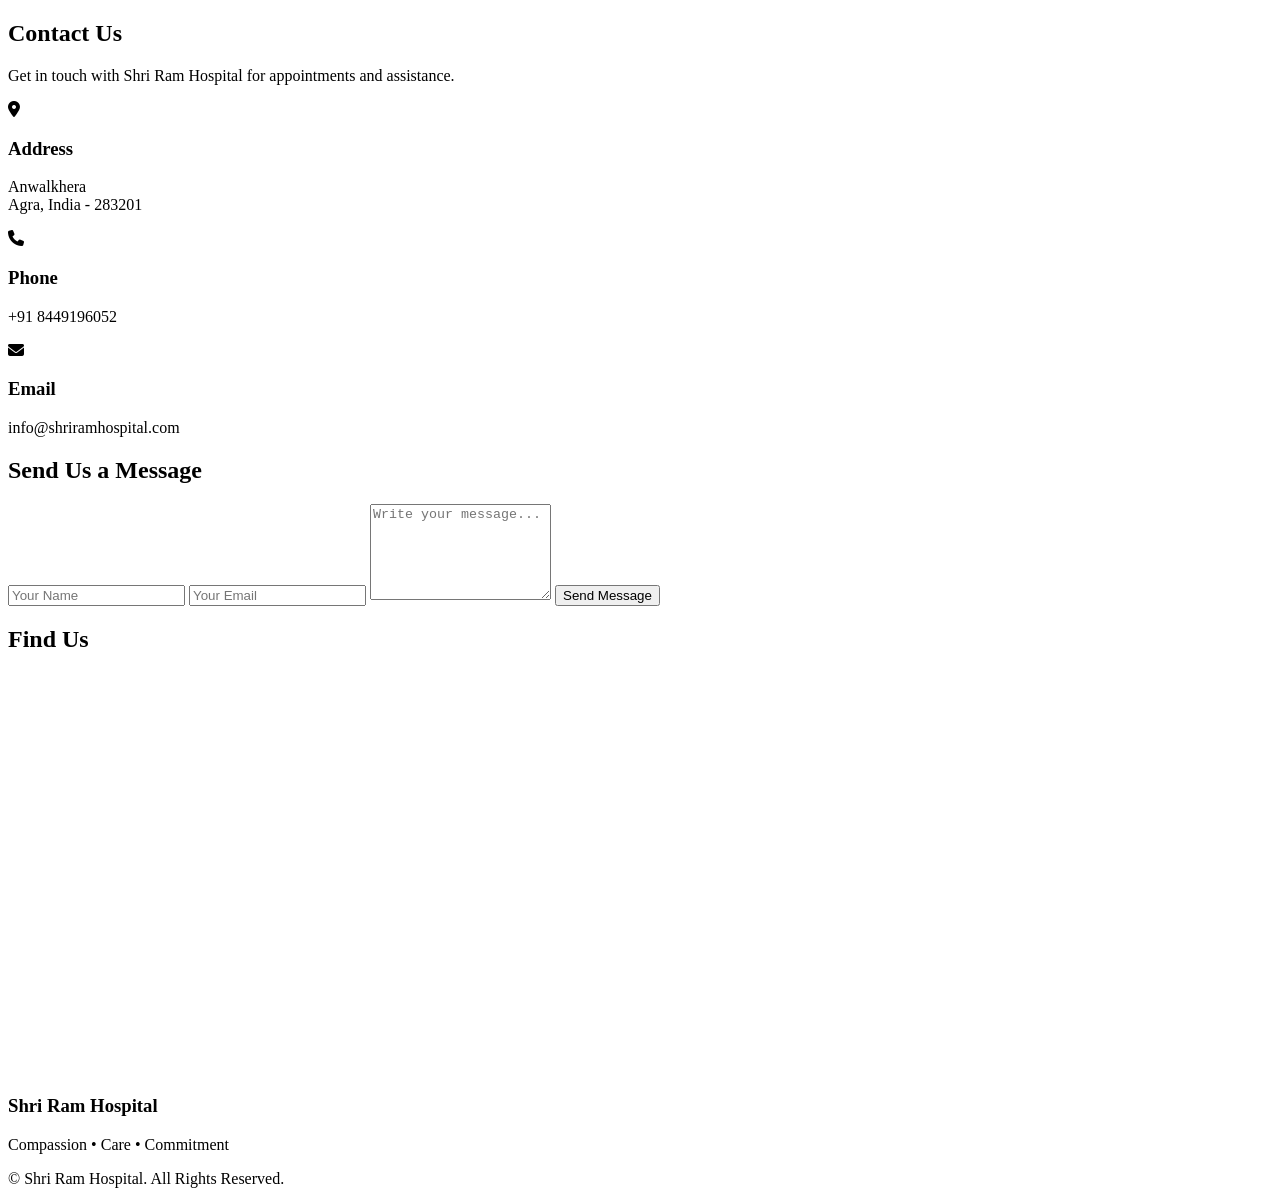
==== contact.html @ ea6fca2f "Rename contact to contact.html" ====
<!DOCTYPE html>
<html lang="en">
<head>
    <meta charset="UTF-8">
    <meta name="viewport" content="width=device-width, initial-scale=1.0">
    <title>Contact Us | Shri Ram Hospital</title>

   <link rel="stylesheet" href="../css/style.css">
    <link href="https://fonts.googleapis.com/css2?family=Poppins:wght@300;400;500;600;700&display=swap" rel="stylesheet">

    <link rel="stylesheet"
          href="https://cdnjs.cloudflare.com/ajax/libs/font-awesome/6.5.2/css/all.min.css">
</head>

<body>

    

    <!-- Header -->

    <section class="section light-bg">

        <div class="section-title">

            <h2>Contact Us</h2>

            <p>
                Get in touch with Shri Ram Hospital for appointments and assistance.
            </p>

        </div>

    </section>

    <!-- Contact Details -->

    <section class="section">

        <div class="card-container">

            <div class="card">

                <i class="fa-solid fa-location-dot"></i>

                <h3>Address</h3>

                <p>
                    Anwalkhera <br>
                    Agra, India - 283201
                </p>

            </div>

            <div class="card">

                <i class="fa-solid fa-phone"></i>

                <h3>Phone</h3>

                <p>
                    +91 8449196052
                </p>

            </div>

            <div class="card">

                <i class="fa-solid fa-envelope"></i>

                <h3>Email</h3>

                <p>
                    info@shriramhospital.com
                </p>

            </div>

        </div>

    </section>

    <!-- Contact Form -->

    <section class="section light-bg">

        <div class="appointment-container">

            <div class="section-title">
                <h2>Send Us a Message</h2>
            </div>

            <form id="contactForm" class="appointment-form">

                <input type="text"
                       id="contactName"
                       placeholder="Your Name"
                       required>

                <input type="email"
                       id="contactEmail"
                       placeholder="Your Email"
                       required>

                <textarea id="message"
                          rows="6"
                          placeholder="Write your message..."
                          required></textarea>

                <button type="submit"
                        class="primary-btn">
                    Send Message
                </button>

            </form>

        </div>

    </section>

    <!-- Google Map -->

    <section class="section">

        <div class="section-title">

            <h2>Find Us</h2>

        </div>

        <iframe
            src="https://www.google.com/maps/embed?pb=!1m18!1m12!1m3!1d224346.61368677512!2d77.06889983408082!3d28.52735273815715!2m3!1f0!2f0!3f0!3m2!1i1024!2i768!4f13.1!3m3!1m2!1s0x390ce3c6b51e8c5d%3A0x7d30e0b0ef1dff14!2sNew%20Delhi!5e0!3m2!1sen!2sin!4v1710000000000"
            width="100%"
            height="400"
            style="border:0;border-radius:20px;"
            allowfullscreen=""
            loading="lazy">
        </iframe>

    </section>

    <!-- Footer -->

    <footer>

        <h3>Shri Ram Hospital</h3>

        <p>Compassion • Care • Commitment</p>

        <p>
            © <span id="year"></span> Shri Ram Hospital.
            All Rights Reserved.
        </p>

    </footer>

    <script src="../js/script.js"></script>

</body>
</html>
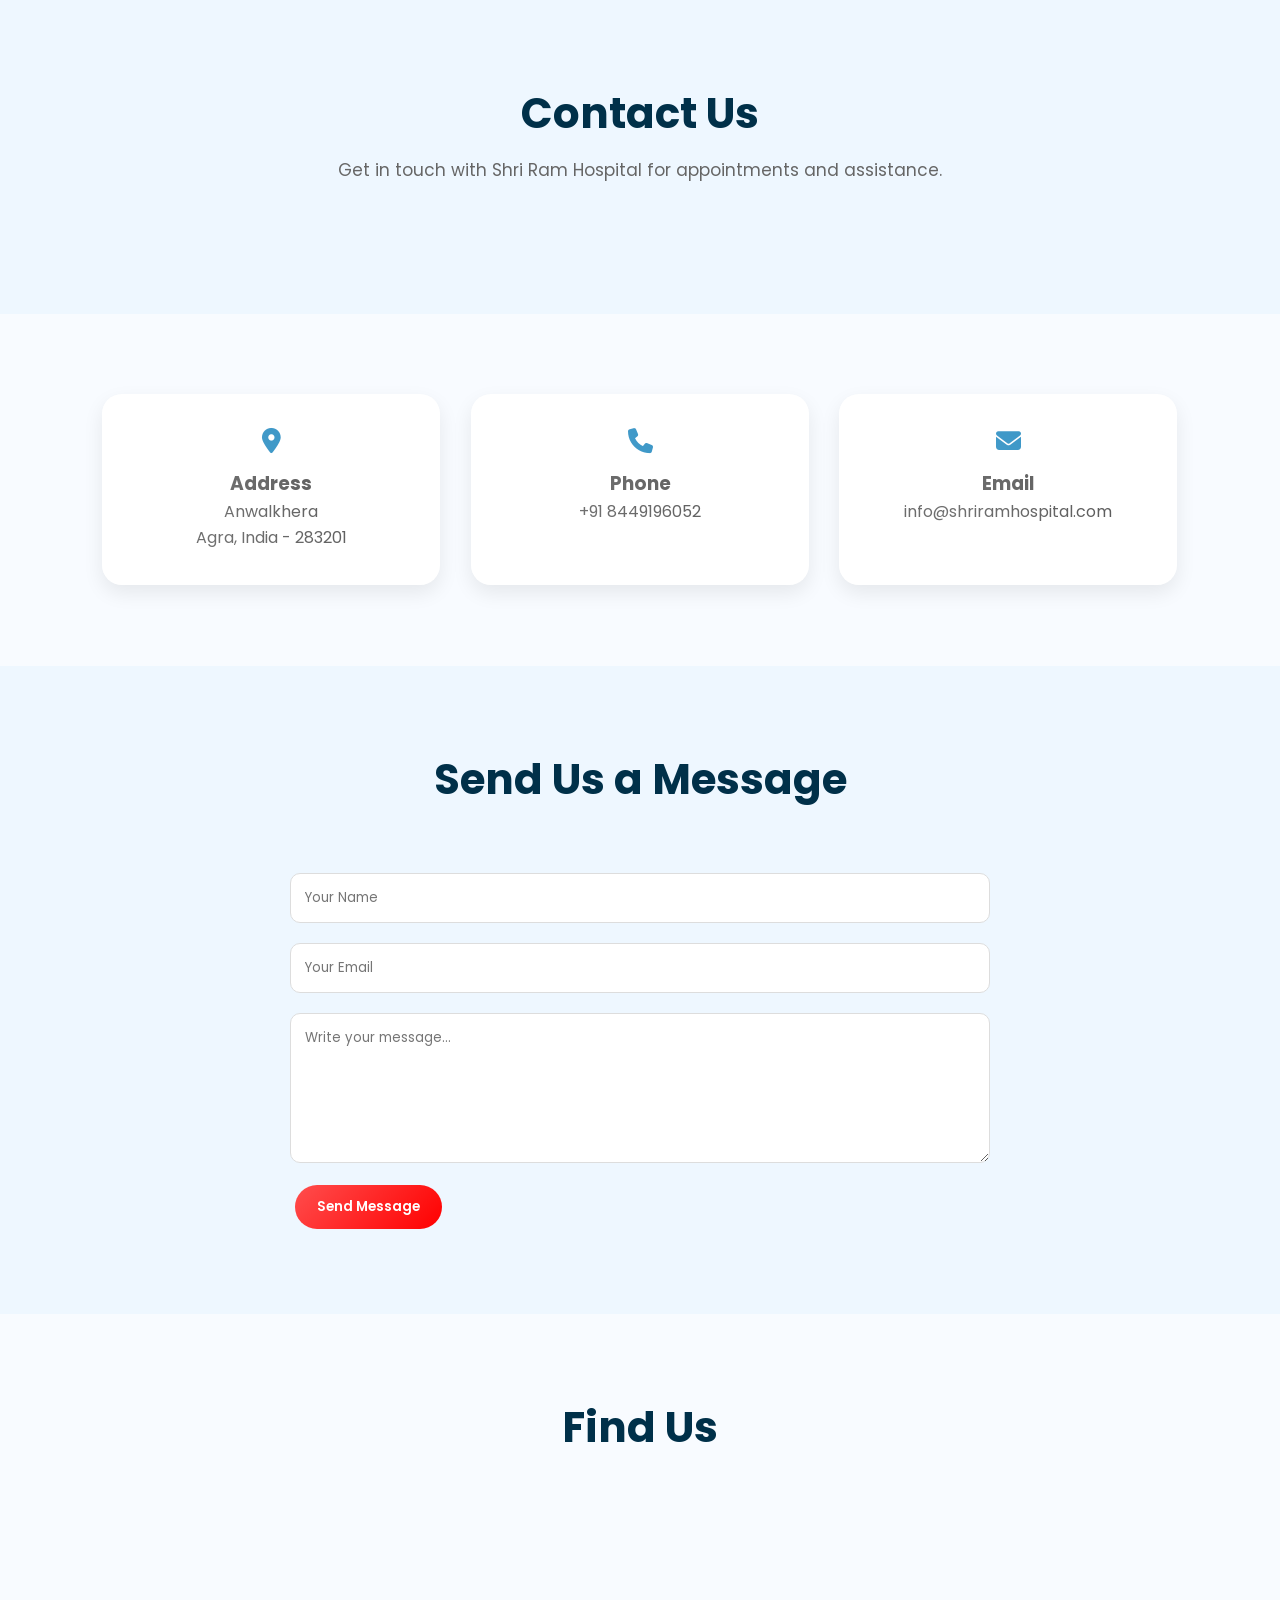
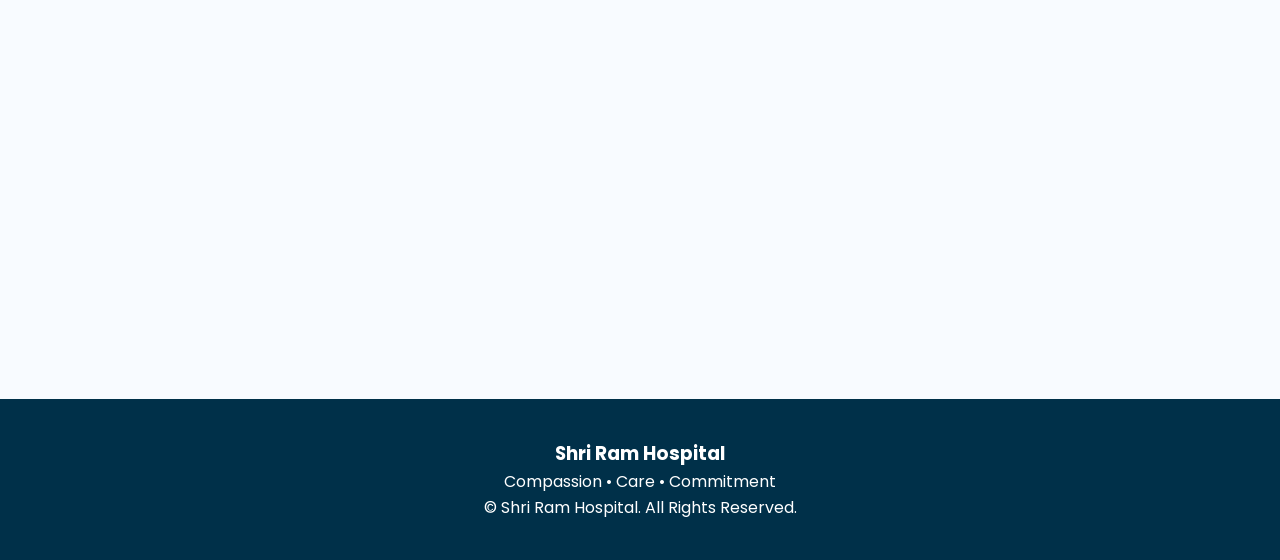
==== commit 558dc9fe: "Update contact.html" ====
--- a/contact.html
+++ b/contact.html
@@ -5,7 +5,7 @@
     <meta name="viewport" content="width=device-width, initial-scale=1.0">
     <title>Contact Us | Shri Ram Hospital</title>
 
-   <link rel="stylesheet" href="../css/style.css">
+   <link rel="stylesheet" href="style.css">
     <link href="https://fonts.googleapis.com/css2?family=Poppins:wght@300;400;500;600;700&display=swap" rel="stylesheet">
 
     <link rel="stylesheet"
--- a/style.css
+++ b/style.css
@@ -0,0 +1,1360 @@
+/* ==========================
+   GLOBAL
+========================== */
+
+*{
+    margin:0;
+    padding:0;
+    box-sizing:border-box;
+    font-family:'Poppins',sans-serif;
+}
+
+html{
+    scroll-behavior:smooth;
+}
+
+body{
+    background:#f8fbff;
+    color:#333;
+    line-height:1.6;
+}
+
+/* ==========================
+   NAVBAR
+========================== */
+
+.navbar{
+    display:flex;
+    justify-content:space-between;
+    align-items:center;
+    padding:18px 8%;
+    background:#fff;
+    position:sticky;
+    top:0;
+    z-index:1000;
+    box-shadow:0 4px 15px rgba(0,0,0,.08);
+}
+
+.logo{
+    font-size:30px;
+    font-weight:700;
+    color:#0077b6;
+    display:flex;
+    align-items:center;
+    gap:10px;
+}
+
+.nav-menu{
+    display:flex;
+    list-style:none;
+    gap:30px;
+}
+
+.nav-menu a{
+    text-decoration:none;
+    color:#333;
+    font-weight:600;
+    position:relative;
+    transition:.3s;
+}
+
+.nav-menu a:hover,
+.nav-menu a.active{
+    color:#0077b6;
+}
+
+.nav-menu a::after{
+    content:'';
+    position:absolute;
+    left:0;
+    bottom:-5px;
+    width:0;
+    height:3px;
+    background:#0077b6;
+    transition:.3s;
+}
+
+.nav-menu a:hover::after,
+.nav-menu a.active::after{
+    width:100%;
+}
+
+.nav-buttons{
+    display:flex;
+    gap:15px;
+}
+
+.call-btn{
+    padding:12px 20px;
+    border:2px solid #0077b6;
+    border-radius:30px;
+    text-decoration:none;
+    color:#0077b6;
+    font-weight:600;
+    transition:.3s;
+}
+
+.call-btn:hover{
+    background:#0077b6;
+    color:#fff;
+}
+
+.book-btn{
+    padding:12px 24px;
+    border-radius:30px;
+    text-decoration:none;
+    color:#fff;
+    font-weight:600;
+    background:linear-gradient(135deg,#0077b6,#00b4d8);
+    transition:.3s;
+}
+
+.book-btn:hover{
+    transform:translateY(-3px);
+    box-shadow:0 10px 20px rgba(0,119,182,.3);
+}
+
+/* ==========================
+   HERO
+========================== */
+
+.hero{
+    display:flex;
+    align-items:center;
+    justify-content:space-between;
+    gap:50px;
+    padding:80px 8%;
+    min-height:90vh;
+}
+
+.hero-content{
+    flex:1;
+}
+
+.hero-content h1{
+    font-size:55px;
+    color:#003049;
+    margin-bottom:20px;
+}
+
+.hero-content p{
+    font-size:18px;
+    color:#555;
+    margin-bottom:30px;
+}
+
+.hero-buttons{
+    display:flex;
+    gap:15px;
+}
+
+.primary-btn,
+.secondary-btn{
+    padding:14px 28px;
+    border-radius:30px;
+    text-decoration:none;
+    font-weight:600;
+}
+
+.primary-btn,
+.book-btn{
+
+    background:linear-gradient(
+    135deg,
+    #ff4d4d,
+    #ff0000
+    ) !important;
+
+    color:white !important;
+}
+.primary-btn:hover,
+.book-btn:hover{
+
+    background:linear-gradient(
+    135deg,
+    #ff9900,
+    #ff6600
+    ) !important;
+
+    color:white !important;
+
+    transform:translateY(-5px);
+}
+
+.secondary-btn{
+
+    background:white !important;
+
+    border:2px solid #ff0000 !important;
+
+    color:#ff0000 !important;
+}
+
+.secondary-btn:hover{
+
+    background:#ff0000 !important;
+
+    color:white !important;
+}
+
+
+.hero-image{
+    flex:1;
+}
+
+.hero-image img{
+    width:100%;
+    border-radius:25px;
+    box-shadow:0 15px 35px rgba(0,0,0,.15);
+}
+
+/* ==========================
+   EMERGENCY
+========================== */
+
+.emergency{
+    padding:50px 8%;
+}
+
+.emergency-box{
+    background:#e63946;
+    color:#fff;
+    padding:30px;
+    border-radius:20px;
+    display:flex;
+    align-items:center;
+    gap:20px;
+}
+
+.emergency-box i{
+    font-size:45px;
+}
+
+/* ==========================
+   SECTION
+========================== */
+
+.section{
+    padding:80px 8%;
+}
+
+.light-bg{
+    background:#eef7ff;
+}
+
+.section-title{
+    text-align:center;
+    margin-bottom:50px;
+}
+
+.section-title h2{
+    font-size:40px;
+    color:#003049;
+}
+
+.section-title p{
+    color:#666;
+}
+
+/* ==========================
+   CARDS
+========================== */
+
+.card-container{
+    display:grid;
+    grid-template-columns:repeat(auto-fit,minmax(280px,1fr));
+    gap:30px;
+}
+
+.card{
+    background:#fff;
+    padding:35px;
+    text-align:center;
+    border-radius:20px;
+    box-shadow:0 8px 20px rgba(0,0,0,.08);
+    transition:.3s;
+}
+
+.card:hover{
+    transform:translateY(-10px);
+}
+
+.card i{
+    font-size:25px;
+    color:#0077b6;
+    margin-bottom:15px;
+}
+
+
+/* ==========================
+   PATIENT BOX
+========================== */
+
+.patient-container{
+    display:grid;
+    grid-template-columns:repeat(auto-fit,minmax(250px,1fr));
+    gap:20px;
+}
+
+.patient-box{
+    background:#fff;
+    padding:25px;
+    border-radius:15px;
+    box-shadow:0 5px 15px rgba(0,0,0,.08);
+    border-left:5px solid #0077b6;
+}
+
+/* ==========================
+   FORM
+========================== */
+
+form{
+    max-width:700px;
+    margin:auto;
+}
+
+input,
+select,
+textarea{
+    width:100%;
+    padding:14px;
+    margin:10px 0;
+    border:1px solid #ddd;
+    border-radius:10px;
+}
+
+button{
+    padding:14px 25px;
+    border:none;
+    background:#24b600;
+    color:#fff;
+    border-radius:10px;
+    cursor:pointer;
+}
+
+
+/* ==========================
+   FOOTER
+========================== */
+
+footer{
+    background:#003049;
+    color:#fff;
+    text-align:center;
+    padding:40px 20px;
+}
+
+/* ==========================
+   RESPONSIVE
+========================== */
+
+@media(max-width:768px){
+
+    .navbar{
+        flex-direction:column;
+        gap:20px;
+    }
+
+    .nav-menu{
+        flex-wrap:wrap;
+        justify-content:center;
+    }
+
+    .nav-buttons{
+        width:100%;
+        flex-direction:column;
+    }
+
+    .hero{
+        flex-direction:column;
+        text-align:center;
+    }
+
+    .hero-content h1{
+        font-size:35px;
+    }
+
+    .hero-buttons{
+        justify-content:center;
+        flex-wrap:wrap;
+    }
+
+    .emergency-box{
+        flex-direction:column;
+        text-align:center;
+    }
+}
+/* ==========================
+   VIP DOCTOR PAGE
+========================== */
+
+.doctor-hero{
+height:60vh;
+
+background:
+linear-gradient(
+rgba(0,40,80,.75),
+rgba(0,40,80,.75)
+),
+url('https://images.unsplash.com/photo-1519494026892-80bbd2d6fd0?w=1920');
+
+background-size:cover;
+background-position:center;
+
+display:flex;
+justify-content:center;
+align-items:center;
+flex-direction:column;
+
+text-align:center;
+color:white;
+}
+
+.doctor-hero h1{
+font-size:65px;
+font-weight:800;
+margin-bottom:15px;
+}
+
+.doctor-hero p{
+font-size:22px;
+}
+
+/* SEARCH BAR */
+
+.doctor-controls{
+
+padding:50px 8%;
+
+display:flex;
+justify-content:center;
+gap:20px;
+flex-wrap:wrap;
+}
+
+#doctorSearch,
+#departmentFilter{
+
+padding:15px 20px;
+
+border:none;
+
+outline:none;
+
+border-radius:50px;
+
+background:white;
+
+font-size:15px;
+
+min-width:280px;
+
+box-shadow:
+0 8px 25px rgba(0,0,0,.08);
+}
+
+/* GRID */
+
+.card-container{
+
+display:grid;
+
+grid-template-columns:
+repeat(auto-fit,minmax(320px,1fr));
+
+gap:30px;
+}
+
+/* VIP CARD */
+
+.doctor-card{
+
+background:white;
+
+border-radius:30px;
+
+padding:30px;
+
+text-align:center;
+
+overflow:hidden;
+
+position:relative;
+
+transition:.5s;
+
+box-shadow:
+0 10px 30px rgba(0,0,0,.08);
+}
+
+.doctor-card::before{
+
+content:"";
+
+position:absolute;
+
+top:0;
+left:0;
+
+width:100%;
+height:6px;
+
+background:
+linear-gradient(
+90deg,
+#00b4d8,
+#0077b6
+);
+}
+
+.doctor-card:hover{
+
+transform:
+translateY(-15px);
+
+box-shadow:
+0 25px 50px rgba(0,119,182,.20);
+}
+
+.doctor-card img{
+
+width:180px;
+height:180px;
+
+object-fit:cover;
+
+border-radius:50%;
+
+border:6px solid #eaf8ff;
+
+margin-bottom:15px;
+
+transition:1s;
+}
+
+.doctor-card:hover img{
+
+transform:scale(1.08);
+}
+
+.doctor-card h3{
+
+font-size:24px;
+
+color:#003049;
+
+margin-bottom:10px;
+}
+
+.doctor-card span{
+
+display:inline-block;
+
+padding:8px 18px;
+
+background:#eaf8ff;
+
+color:#0077b6;
+
+border-radius:30px;
+
+font-size:14px;
+
+font-weight:600;
+
+margin-bottom:10px;
+}
+
+.doctor-card p{
+
+color:#666;
+
+margin-bottom:15px;
+}
+
+/* BUTTONS */
+
+.primary-btn{
+
+padding:12px 24px;
+
+border:none;
+
+border-radius:50px;
+
+cursor:pointer;
+
+background:
+linear-gradient(
+135deg,
+#0077b6,
+#00b4d8);
+
+color:white;
+
+font-weight:600;
+
+margin:5px;
+}
+
+.secondary-btn{
+
+padding:12px 24px;
+
+border:2px solid #0077b6;
+
+border-radius:50px;
+
+cursor:pointer;
+
+background:white;
+
+color:#0077b6;
+
+font-weight:600;
+
+margin:5px;
+}
+
+.primary-btn:hover,
+.secondary-btn:hover{
+
+transform:translateY(-3px);
+}
+
+/* POPUP */
+
+.doctor-popup{
+
+display:none;
+
+position:fixed;
+
+top:0;
+left:0;
+
+width:100%;
+height:100%;
+
+background:
+rgba(0,0,0,.75);
+
+z-index:9999;
+
+justify-content:center;
+align-items:center;
+
+padding:20px;
+}
+
+.popup-content{
+
+background:white;
+
+width:100%;
+max-width:800px;
+
+border-radius:30px;
+
+padding:35px;
+
+position:relative;
+
+max-height:90vh;
+
+overflow-y:auto;
+}
+
+.close-btn{
+
+position:absolute;
+
+top:15px;
+right:25px;
+
+font-size:35px;
+
+cursor:pointer;
+}
+
+.popup-content img{
+
+width:220px;
+height:220px;
+
+object-fit:cover;
+
+border-radius:50%;
+
+display:block;
+
+margin:auto;
+margin-bottom:20px;
+}
+
+.popup-content h2{
+
+text-align:center;
+
+color:#003049;
+
+margin-bottom:15px;
+}
+
+.popup-content p{
+
+line-height:1.8;
+
+margin-bottom:10px;
+}
+
+/* BOOKING FORM */
+
+#bookingForm{
+
+display:flex;
+flex-direction:column;
+gap:15px;
+}
+
+#bookingForm input{
+
+padding:15px;
+
+border:1px solid #ddd;
+
+border-radius:12px;
+}
+
+#bookingForm button{
+
+padding:15px;
+
+border:none;
+
+border-radius:12px;
+
+background:
+linear-gradient(
+135deg,
+#0077b6,
+#00b4d8);
+
+color:white;
+
+font-size:16px;
+
+cursor:pointer;
+}
+
+/* ANIMATION */
+
+.doctor-card{
+
+animation:fadeUp .8s ease;
+}
+
+@keyframes fadeUp{
+
+from{
+
+opacity:0;
+
+transform:
+translateY(30px);
+}
+
+to{
+
+opacity:1;
+
+transform:
+translateY(0);
+}
+}
+
+/* MOBILE */
+
+@media(max-width:768px){
+
+.doctor-hero h1{
+font-size:40px;
+}
+
+.doctor-hero p{
+font-size:18px;
+}
+
+#doctorSearch,
+#departmentFilter{
+width:100%;
+}
+
+.popup-content{
+padding:20px;
+}
+
+.popup-content img{
+
+width:150px;
+height:150px;
+}
+
+.doctor-card img{
+
+width:140px;
+height:140px;
+}
+}
+/* ==========================
+   BUTTONS
+========================== */
+
+.primary-btn{
+    background:#0077b6;
+    color:#fff;
+    border:none;
+    padding:12px 22px;
+    border-radius:30px;
+    cursor:pointer;
+    margin:5px;
+    transition:.3s;
+}
+
+.primary-btn:hover{
+    transform:translateY(-3px);
+}
+
+.secondary-btn{
+    background:#fff;
+    color:#0077b6;
+    border:2px solid #0077b6;
+    padding:10px 20px;
+    border-radius:30px;
+    cursor:pointer;
+    margin:5px;
+    transition:.3s;
+}
+
+.secondary-btn:hover{
+    background:#0077b6;
+    color:#fff;
+}
+
+/* ==========================
+   POPUP
+========================== */
+
+.doctor-popup{
+    display:none;
+    position:fixed;
+    top:0;
+    left:0;
+    width:100%;
+    height:100%;
+    background:rgba(0,0,0,.75);
+    justify-content:center;
+    align-items:center;
+    z-index:9999;
+    padding:20px;
+}
+
+.popup-content{
+    background:#fff;
+    width:100%;
+    max-width:800px;
+    border-radius:25px;
+    padding:35px;
+    position:relative;
+    max-height:90vh;
+    overflow-y:auto;
+}
+
+.close-btn{
+    position:absolute;
+    top:15px;
+    right:25px;
+    font-size:35px;
+    cursor:pointer;
+    color:#333;
+}
+
+.popup-content img{
+    width:220px;
+    height:220px;
+    border-radius:50%;
+    object-fit:cover;
+    display:block;
+    margin:0 auto 20px;
+}
+
+.popup-content h2{
+    text-align:center;
+    color:#003049;
+    margin-bottom:20px;
+}
+
+.popup-content p{
+    margin:10px 0;
+    color:#555;
+    line-height:1.8;
+}
+
+/* ==========================
+   BOOKING FORM
+========================== */
+
+#bookingForm{
+    display:flex;
+    flex-direction:column;
+    gap:15px;
+}
+
+#bookingForm input{
+    padding:14px;
+    border:1px solid #ddd;
+    border-radius:10px;
+    font-size:15px;
+}
+
+#bookingForm button{
+    background:#0077b6;
+    color:#fff;
+    border:none;
+    padding:15px;
+    border-radius:10px;
+    cursor:pointer;
+    font-weight:600;
+}
+
+#bookingForm button:hover{
+    opacity:.9;
+}
+
+/* ==========================
+   PREMIUM TITLE
+========================== */
+
+.section-title h2{
+    font-size:42px;
+    color:#003049;
+    margin-bottom:10px;
+}
+
+.section-title p{
+    color:#666;
+    font-size:17px;
+}
+
+/* ==========================
+   MOBILE
+========================== */
+
+@media(max-width:768px){
+
+    .doctor-controls{
+        flex-direction:column;
+        align-items:center;
+    }
+
+    #doctorSearch,
+    #departmentFilter{
+        width:100%;
+        max-width:350px;
+    }
+
+    .popup-content{
+        padding:20px;
+    }
+
+    .popup-content img{
+        width:150px;
+        height:150px;
+    }
+
+    .section-title h2{
+        font-size:32px;
+    }
+}
+/* =========================
+   ULTRA VIP ANIMATIONS
+========================= */
+
+/* PREMIUM CARDS */
+
+.department-card,
+.doctor-card,
+.card,
+.testimonial{
+
+    position:relative;
+    overflow:hidden;
+
+    transition:
+    transform .7s ease,
+    box-shadow .7s ease,
+    background .7s ease;
+
+    will-change:transform;
+}
+
+/* GLOW EFFECT */
+
+.department-card::before,
+.doctor-card::before,
+.card::before{
+
+    content:"";
+
+    position:absolute;
+    top:-100%;
+    left:-100%;
+
+    width:250%;
+    height:250%;
+
+    background:
+    linear-gradient(
+    45deg,
+    transparent,
+    rgba(255,255,255,.3),
+    transparent);
+
+    transform:rotate(25deg);
+
+    transition:1s;
+}
+
+.department-card:hover::before,
+.doctor-card:hover::before,
+.card:hover::before{
+
+    top:100%;
+    left:100%;
+}
+
+/* CARD HOVER */
+
+.department-card:hover,
+.doctor-card:hover,
+.card:hover{
+
+    transform:
+    translateY(-15px)
+    scale(1.03);
+
+    box-shadow:
+    0 25px 50px rgba(0,119,182,.20);
+
+    border-color:#00b4d8;
+}
+
+/* FLOATING EFFECT */
+
+.doctor-card{
+    animation:floatCard 5s ease-in-out infinite;
+}
+
+@keyframes floatCard{
+
+0%,100%{
+transform:translateY(0);
+}
+
+50%{
+transform:translateY(-8px);
+}
+
+}
+
+/* ICON EFFECT */
+
+.department-card i,
+.card i{
+
+    transition:.6s ease;
+}
+
+.department-card:hover i,
+.card:hover i{
+
+    transform:
+    rotate(15deg)
+    scale(1.25);
+
+    color:#ff9800;
+
+    text-shadow:
+    0 0 15px rgba(255,152,0,.5);
+}
+
+/* DOCTOR IMAGE */
+
+.doctor-card img{
+
+    transition:
+    transform 1s ease,
+    box-shadow .8s ease;
+}
+
+.doctor-card:hover img{
+
+    transform:scale(1.12);
+
+    box-shadow:
+    0 15px 30px rgba(0,119,182,.25);
+}
+
+/* BUTTON EFFECT */
+
+.primary-btn,
+.secondary-btn,
+.book-btn{
+
+    position:relative;
+    overflow:hidden;
+
+    transition:.5s ease;
+}
+
+.primary-btn::before,
+.book-btn::before{
+
+    content:"";
+
+    position:absolute;
+
+    top:0;
+    left:-120%;
+
+    width:100%;
+    height:100%;
+
+    background:
+    linear-gradient(
+    90deg,
+    transparent,
+    rgba(255,255,255,.4),
+    transparent);
+
+    transition:.8s;
+}
+
+.primary-btn:hover::before,
+.book-btn:hover::before{
+
+    left:120%;
+}
+
+.primary-btn:hover,
+.secondary-btn:hover,
+.book-btn:hover{
+
+    transform:
+    translateY(-5px)
+    scale(1.05);
+
+    box-shadow:
+    0 15px 35px rgba(0,119,182,.35);
+}
+
+/* TEXT FADE */
+
+.section-title h2{
+
+    animation:titleGlow 2s ease infinite alternate;
+}
+
+@keyframes titleGlow{
+
+from{
+text-shadow:none;
+}
+
+to{
+text-shadow:
+0 0 15px rgba(0,180,216,.35);
+}
+
+}
+
+/* SCROLL FADE */
+
+.department-card,
+.doctor-card,
+.card,
+.testimonial{
+
+    animation:fadeUp 1s ease forwards;
+}
+
+@keyframes fadeUp{
+
+from{
+opacity:0;
+transform:translateY(40px);
+}
+
+to{
+opacity:1;
+transform:translateY(0);
+}
+
+}
+
+/* PREMIUM GLASS EFFECT */
+
+.department-card,
+.doctor-card{
+
+    backdrop-filter:blur(15px);
+
+    background:
+    rgba(255,255,255,.95);
+
+    border:
+    1px solid rgba(255,255,255,.3);
+}
+
+/* TESTIMONIAL HOVER */
+
+.testimonial:hover{
+
+    transform:
+    translateY(-10px)
+    scale(1.02);
+
+    box-shadow:
+    0 20px 40px rgba(0,0,0,.12);
+}
+.hero-content h1{
+
+    background:
+    linear-gradient(
+    90deg,
+    #ffffff,
+    #00d4ff,
+    #ffffff);
+
+    background-size:200% auto;
+
+    -webkit-background-clip:text;
+    -webkit-text-fill-color:transparent;
+
+    animation:shine 4s linear infinite;
+}
+
+@keyframes shine{
+
+to{
+background-position:200% center;
+}
+
+}
+/* ==========================
+   VIP FULLSCREEN VIDEO HERO
+========================== */
+
+.hero{
+    position:relative;
+    width:100%;
+    height:100vh;
+    overflow:hidden;
+
+    display:flex;
+    justify-content:center;
+    align-items:center;
+    text-align:center;
+}
+
+.hero-video{
+    position:absolute;
+    top:0;
+    left:0;
+
+    width:100%;
+    height:100%;
+
+    object-fit:cover;
+    z-index:-2;
+}
+
+.hero-overlay{
+    position:absolute;
+    top:0;
+    left:0;
+
+    width:100%;
+    height:100%;
+
+    background:
+    linear-gradient(
+    rgba(0,0,0,.55),
+    rgba(0,30,60,.65));
+
+    z-index:-1;
+}
+
+.hero-content{
+    max-width:900px;
+    padding:20px;
+    color:white;
+}
+
+.hero-badge{
+    display:inline-block;
+    padding:12px 25px;
+
+    background:rgba(255,255,255,.15);
+
+    border:1px solid rgba(255,255,255,.2);
+
+    backdrop-filter:blur(12px);
+
+    border-radius:50px;
+
+    margin-bottom:25px;
+}
+
+.hero-content h1{
+    font-size:75px;
+    line-height:1.1;
+    margin-bottom:20px;
+    color:white;
+}
+
+.hero-content p{
+    font-size:22px;
+    color:#f2f2f2;
+    margin-bottom:35px;
+}
+
+.hero-buttons{
+    display:flex;
+    justify-content:center;
+    gap:15px;
+    flex-wrap:wrap;
+}
+
+/* MOBILE */
+
+@media(max-width:768px){
+
+.hero{
+    height:100vh;
+    padding:20px;
+}
+
+.hero-content h1{
+    font-size:42px;
+}
+
+.hero-content p{
+    font-size:16px;
+}
+
+.hero-badge{
+    font-size:13px;
+}
+
+}
